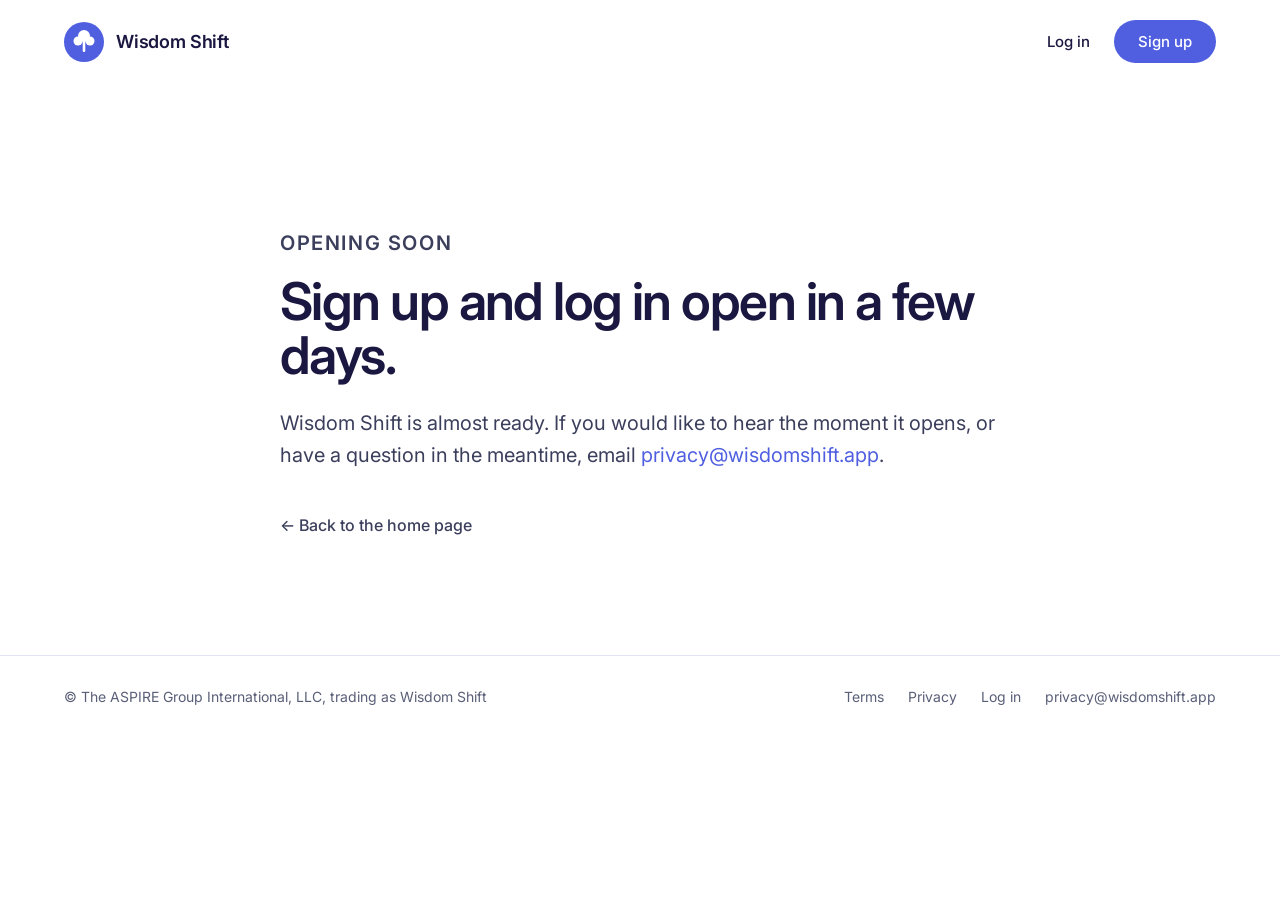
==== soon.html @ b6feb18f "Add files via upload" ====
<!doctype html>
<html lang="en-AU">
<head>
<meta charset="utf-8">
<meta name="viewport" content="width=device-width, initial-scale=1">
<title>Wisdom Shift: opening soon</title>
<meta name="description" content="Wisdom Shift is opening in a few days.">
<meta property="og:title" content="Wisdom Shift: opening soon">
<meta property="og:description" content="Wisdom Shift is opening in a few days.">
<meta property="og:type" content="website">
<link rel="icon" href="data:image/svg+xml,%3Csvg xmlns=%22http://www.w3.org/2000/svg%22 viewBox=%220 0 40 40%22%3E%3Ccircle cx=%2220%22 cy=%2220%22 r=%2220%22 fill=%22%234F5FE0%22/%3E%3Cg fill=%22%23fff%22%3E%3Ccircle cx=%2220%22 cy=%2214%22 r=%226%22/%3E%3Ccircle cx=%2214%22 cy=%2219%22 r=%224.5%22/%3E%3Ccircle cx=%2226%22 cy=%2219%22 r=%224.5%22/%3E%3Crect x=%2218.7%22 y=%2219%22 width=%222.6%22 height=%2211%22 rx=%221.3%22/%3E%3C/g%3E%3C/svg%3E">
<link rel="preconnect" href="https://fonts.googleapis.com"><link rel="preconnect" href="https://fonts.gstatic.com" crossorigin>
<link href="https://fonts.googleapis.com/css2?family=Inter:wght@400;500;600;700&display=swap" rel="stylesheet">
<link rel="stylesheet" href="style.css">
</head>
<body>
<div class="wrap"><header class="top"><a class="brand" href="/"><svg viewBox="0 0 40 40" aria-hidden="true"><circle cx="20" cy="20" r="20" fill="#4F5FE0"/><g fill="#fff"><circle cx="20" cy="14" r="6"/><circle cx="14" cy="19" r="4.5"/><circle cx="26" cy="19" r="4.5"/><rect x="18.7" y="19" width="2.6" height="11" rx="1.3"/></g></svg><span>Wisdom Shift</span></a><div class="nav"><a href="soon.html">Log in</a><a class="btn" href="soon.html">Sign up</a></div></header></div>
<main><div class="wrap page">
<p class="eyebrow">Opening soon</p>
<h1>Sign up and log in open in a few days.</h1>
<p>Wisdom Shift is almost ready. If you would like to hear the moment it opens, or have a question in the meantime, email <a href="mailto:privacy@wisdomshift.app" style="color:#4F5FE0">privacy@wisdomshift.app</a>.</p>
<div class="cta"><a class="alt" href="/">← Back to the home page</a></div>
</div></main>
<footer><div class="wrap"><span>© The ASPIRE Group International, LLC, trading as Wisdom Shift</span><nav><a href="terms.html">Terms</a><a href="privacy.html">Privacy</a><a href="soon.html">Log in</a><a href="mailto:privacy@wisdomshift.app">privacy@wisdomshift.app</a></nav></div></footer>
</body></html>
---- style.css ----
*{box-sizing:border-box}
body{margin:0;font-family:'Inter',system-ui,-apple-system,'Segoe UI',sans-serif;color:#1A1740;background:#fff;-webkit-font-smoothing:antialiased}
a{color:#1A1740;text-decoration:none}a:hover{color:#4F5FE0}
.wrap{max-width:1280px;margin:0 auto;padding:0 clamp(20px,5vw,64px)}
section{padding:clamp(56px,9vw,112px) 0}
header.top{display:flex;align-items:center;justify-content:space-between;gap:16px;padding:20px 0}
.brand{display:flex;align-items:center;gap:12px;font-size:18px;font-weight:600;letter-spacing:-.01em}
.brand svg{width:40px;height:40px;flex:none}
.nav{display:flex;align-items:center;gap:clamp(14px,3vw,24px)}
.nav a{font-size:15px;font-weight:500}
.btn{display:inline-block;background:#4F5FE0;color:#fff!important;font-weight:500;border-radius:999px;padding:12px 24px;font-size:15px}
.btn:hover{background:#3F4ECC}
.btn.big{font-size:17px;padding:18px 36px}
.eyebrow{font-size:13px;font-weight:600;letter-spacing:.08em;text-transform:uppercase;color:#4F5FE0;margin:0 0 16px}
.eyebrow.v{color:#7C3AED}
h1{font-size:clamp(40px,7vw,76px);line-height:1.04;font-weight:600;letter-spacing:-.03em;margin:0;max-width:900px}
h2{font-size:clamp(32px,4.6vw,52px);line-height:1.08;font-weight:600;letter-spacing:-.025em;margin:0 0 28px;max-width:900px}
h2.xl{font-size:clamp(34px,5vw,56px)}
h3{font-size:24px;font-weight:600;margin:0 0 10px}
p{margin:0}
.lead{font-size:clamp(18px,2.2vw,22px);line-height:1.6;color:#3B3F5C;max-width:780px;margin-bottom:20px}
.hero{padding:clamp(48px,8vw,104px) 0 clamp(48px,7vw,88px)}
.hero .lines{font-size:clamp(20px,2.6vw,30px);line-height:1.45;color:#3B3F5C;margin-top:36px;max-width:760px;letter-spacing:-.01em}
.cta{display:flex;flex-wrap:wrap;gap:20px;align-items:center;margin-top:44px}
.cta .alt{font-size:16px;font-weight:500;color:#3B3F5C}
.jobs{margin-top:clamp(40px,6vw,72px);display:flex;flex-wrap:wrap;gap:20px}
.jobs a{flex:1 1 280px;min-width:0;display:block;padding:28px 32px;border:1px solid #D9DBF0;border-radius:20px;background:#F4F4FA}
.jobs a:hover{border-color:#4F5FE0}
.jobs b{display:block;font-size:14px;font-weight:600;color:#4F5FE0;margin-bottom:10px}
.jobs span{display:block;font-size:clamp(20px,2vw,24px);line-height:1.3;font-weight:600;letter-spacing:-.01em}
.bg1{background:#F4F4FA}.bg2{background:#F1EFFD}
.cols{display:flex;flex-wrap:wrap;gap:40px 56px}
.cols>div{flex:1 1 300px;min-width:0}
.cols p{font-size:17px;line-height:1.65;color:#3B3F5C}
.label{font-size:15px;font-weight:600;color:#7C3AED;margin-bottom:10px}
.note{font-size:15px;line-height:1.6;color:#5A5F78;max-width:780px;border-top:1px solid #D9DBF0;padding-top:20px;margin-top:48px}
.cards{display:flex;flex-wrap:wrap;gap:20px}
.cards>div{flex:1 1 240px;min-width:0;background:#fff;border:1px solid #E1E3F2;border-radius:16px;padding:28px}
.cards.two>div{flex:1 1 380px}
.cards.three>div{flex:1 1 320px}
.cards.v>div{border-color:#DDD8F4}
.cards h4{font-size:19px;font-weight:600;margin:0 0 8px}
.cards p{font-size:16px;line-height:1.6;color:#3B3F5C}
.cards .n{font-size:14px;font-weight:600;color:#7C3AED;margin-bottom:10px}
.strong{font-size:clamp(18px,2vw,22px);line-height:1.6;color:#1A1740;font-weight:600;max-width:780px}
.links{display:flex;flex-wrap:wrap;gap:12px 28px;font-size:16px;margin-top:40px}
.links a{color:#4F5FE0;font-weight:500}
.close{text-align:center}.close h2{margin-left:auto;margin-right:auto}.close .cta{justify-content:center}
footer{border-top:1px solid #E1E3F2;padding:32px 0;font-size:14px;color:#5A5F78}
footer .wrap{display:flex;flex-wrap:wrap;justify-content:space-between;gap:16px}
footer a{color:#5A5F78}footer a:hover{color:#4F5FE0}
footer nav{display:flex;flex-wrap:wrap;gap:8px 24px}
.page{max-width:720px;padding:clamp(56px,10vw,120px) 0}
.page h1{font-size:clamp(34px,5vw,52px)}
.page p{font-size:20px;line-height:1.6;color:#3B3F5C;margin-top:24px}
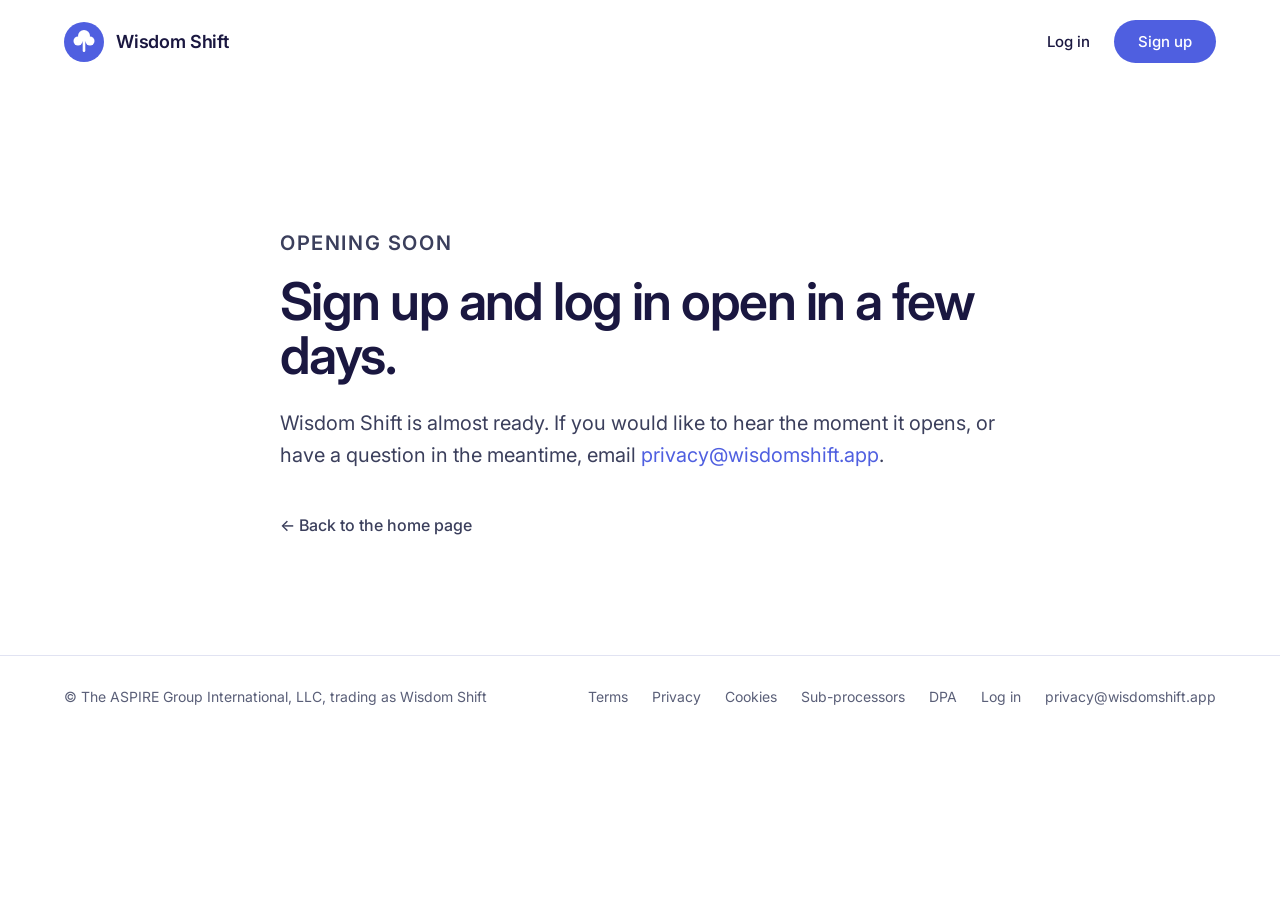
==== commit dae951b9: "Add files via upload" ====
--- a/soon.html
+++ b/soon.html
@@ -21,5 +21,5 @@
 <p>Wisdom Shift is almost ready. If you would like to hear the moment it opens, or have a question in the meantime, email <a href="mailto:privacy@wisdomshift.app" style="color:#4F5FE0">privacy@wisdomshift.app</a>.</p>
 <div class="cta"><a class="alt" href="/">← Back to the home page</a></div>
 </div></main>
-<footer><div class="wrap"><span>© The ASPIRE Group International, LLC, trading as Wisdom Shift</span><nav><a href="terms.html">Terms</a><a href="privacy.html">Privacy</a><a href="soon.html">Log in</a><a href="mailto:privacy@wisdomshift.app">privacy@wisdomshift.app</a></nav></div></footer>
+<footer><div class="wrap"><span>© The ASPIRE Group International, LLC, trading as Wisdom Shift</span><nav><a href="terms.html">Terms</a><a href="privacy.html">Privacy</a><a href="cookies.html">Cookies</a><a href="subprocessors.html">Sub-processors</a><a href="dpa.html">DPA</a><a href="soon.html">Log in</a><a href="mailto:privacy@wisdomshift.app">privacy@wisdomshift.app</a></nav></div></footer>
 </body></html>
